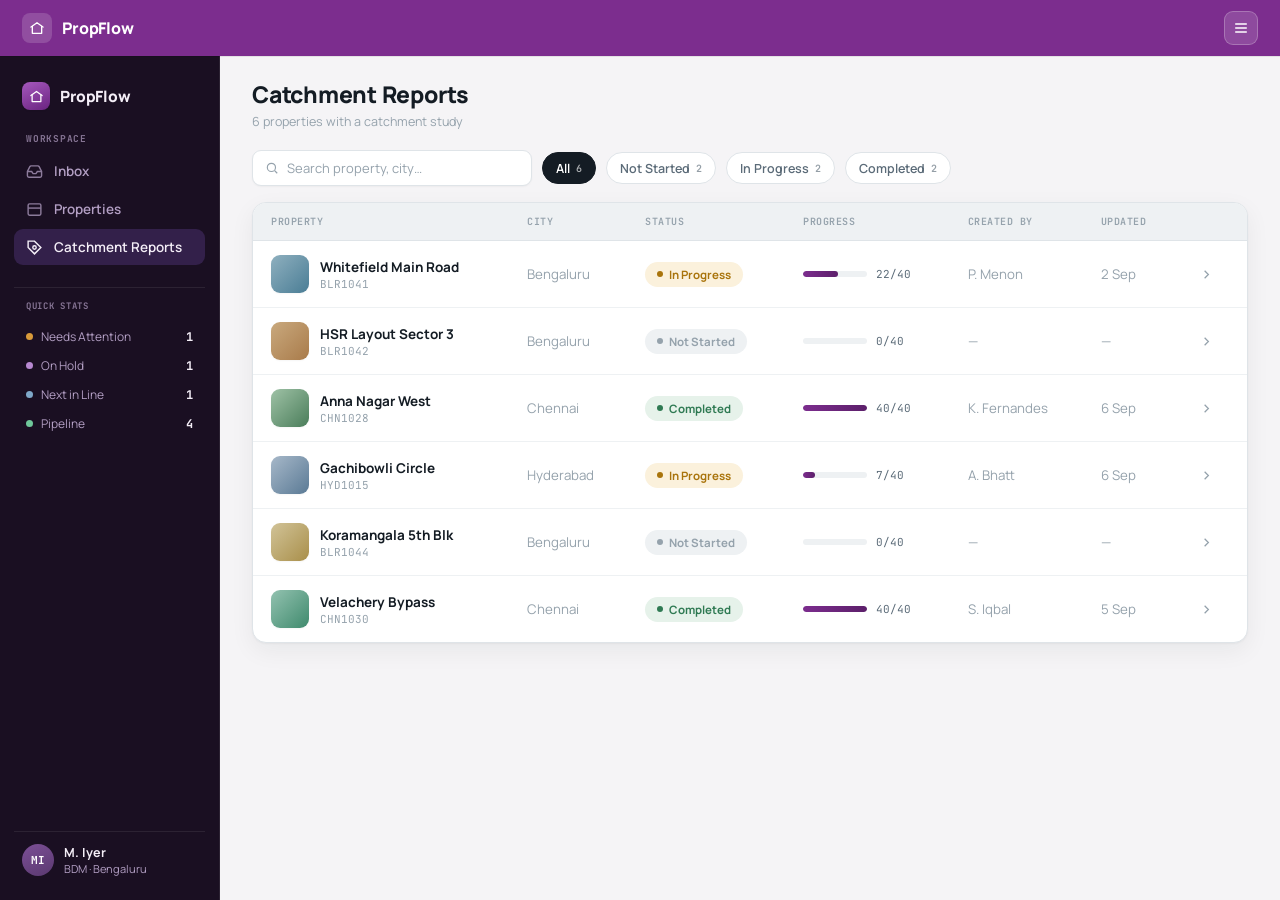
==== catchment-reports.html @ 517efff6 "Initial commit: PropFlow UI prototype Static clickable prototype for the PropFlow Django-admin repla" ====
<!doctype html>
<html lang="en">
<head>
<meta charset="utf-8">
<meta name="viewport" content="width=device-width, initial-scale=1">
<title>Catchment Reports — PropFlow</title>
<link rel="stylesheet" href="https://fonts.googleapis.com/css2?family=Manrope:wght@400;500;600;700;800&family=JetBrains+Mono:wght@400;500;600&display=swap">
<link rel="stylesheet" href="common.css">
<style>
  .app{width:100%;}
  .header{display:flex; align-items:center; justify-content:space-between; padding:22px 32px 0;}
  h1{font-size:23px; font-weight:800; margin:0; letter-spacing:-.01em;}
  .headsub{font-size:12.5px; color:var(--faint); margin-top:3px;}
  .toolbar{display:flex; align-items:center; gap:10px; margin:20px 32px 16px; flex-wrap:wrap;}
  .search{height:36px; width:280px; border:1px solid var(--line); border-radius:9px; background:var(--panel); display:flex; align-items:center; padding:0 12px; gap:8px; color:var(--faint); font-size:13px; box-shadow:var(--shadow-sm);}
  .search svg{width:14px;height:14px; flex:none;}
  #chips{display:flex; align-items:center; gap:10px; flex-wrap:wrap;}
  .fchip{height:32px; padding:0 13px; border:1px solid var(--line); border-radius:100px; font-size:12.5px; font-weight:600; color:var(--muted); background:var(--panel); display:flex; align-items:center; gap:6px; cursor:pointer;}
  .fchip:hover{border-color:var(--accent);}
  .fchip.on{background:var(--ink); color:#fff; border-color:var(--ink);}
  .fchip .n{font-family:'JetBrains Mono',monospace; font-size:10px; opacity:.65;}
  .tablewrap{margin:0 32px 32px; border:1px solid var(--line); border-radius:14px; overflow:hidden; background:var(--panel); box-shadow:var(--shadow-md);}
  table{width:100%; border-collapse:collapse; font-size:13.3px;}
  th{text-align:left; font-family:'JetBrains Mono',monospace; font-size:10px; font-weight:600; letter-spacing:.05em; text-transform:uppercase; color:var(--faint); padding:12px 18px; border-bottom:1px solid var(--line); background:var(--line-soft);}
  td{padding:14px 18px; border-bottom:1px solid var(--line-soft); vertical-align:middle;}
  tbody tr{transition:background .15s; animation:riseIn .3s ease-out both; cursor:pointer;}
  tbody tr:hover{background:var(--paper);}
  tr:last-child td{border-bottom:none;}
  .propcell{display:flex; align-items:center; gap:11px;}
  .thumb{width:38px;height:38px;border-radius:9px; flex:none; box-shadow:var(--shadow-sm);}
  .propname{font-weight:700; font-size:13.5px;}
  .propcode{font-family:'JetBrains Mono',monospace; font-size:11px; color:var(--faint); margin-top:1px;}
  .muted{color:var(--faint);}
  .progcell{display:flex; align-items:center; gap:9px;}
  .progtrack{width:64px; height:6px; border-radius:4px; background:var(--line-soft); overflow:hidden; flex:none;}
  .progfill{height:100%; background:linear-gradient(90deg,var(--accent),var(--accent-deep)); border-radius:4px;}
  .prognum{font-family:'JetBrains Mono',monospace; font-size:11px; color:var(--muted); white-space:nowrap;}
  .chevbtn{width:26px;height:26px;border-radius:7px; display:flex; align-items:center; justify-content:center; color:var(--faint);}
  .chevbtn svg{width:15px;height:15px;}
  .empty{padding:60px 20px; text-align:center; color:var(--faint); font-size:13px;}
</style>
</head>
<body>
<div class="gtopbar">
  <div class="brand">
    <div class="box"><svg viewBox="0 0 24 24" fill="none" stroke="#fff" stroke-width="2" stroke-linecap="round" stroke-linejoin="round"><path d="M3 10.5 12 4l9 6.5"/><path d="M5 9.5V20h14V9.5"/></svg></div>
    <div class="name">PropFlow</div>
  </div>
  <div class="usermenu">
    <div class="usermenu-btn" id="userMenuBtn"><svg viewBox="0 0 24 24" fill="none" stroke="currentColor" stroke-width="2" stroke-linecap="round"><path d="M4 6h16M4 12h16M4 18h16"/></svg></div>
    <div class="usermenu-dd" id="userMenuDd">
      <div class="usermenu-head">
        <div class="av" style="background:linear-gradient(155deg,#3f6e85,#2c4e60);">PM</div>
        <div><div class="n">P. Menon</div><div class="r">MXM &middot; Bengaluru</div></div>
      </div>
      <div class="usermenu-rows">
        <div class="usermenu-row"><span class="k">Email</span><span class="v">p.menon@savomart.com</span></div>
        <div class="usermenu-row"><span class="k">Role</span><span class="v">MXM</span></div>
        <div class="usermenu-row"><span class="k">City access</span><span class="v">Bengaluru</span></div>
      </div>
      <button class="usermenu-out" id="userMenuSignOut">Sign out</button>
    </div>
  </div>
</div>
<div class="app">
  <div class="side">
    <div class="mark">
      <div class="box"><svg viewBox="0 0 24 24" fill="none" stroke="#fff" stroke-width="2" stroke-linecap="round" stroke-linejoin="round"><path d="M3 10.5 12 4l9 6.5"/><path d="M5 9.5V20h14V9.5"/></svg></div>
      <div class="name">PropFlow</div>
    </div>
    <div class="nav">
      <div class="navlabel">Workspace</div>
      <a class="nitem" href="inbox.html"><svg viewBox="0 0 24 24" fill="none" stroke="currentColor" stroke-width="2"><path d="M22 12h-6l-2 3h-4l-2-3H2"/><path d="M5.45 5.11 2 12v6a2 2 0 0 0 2 2h16a2 2 0 0 0 2-2v-6l-3.45-6.89A2 2 0 0 0 16.76 4H7.24a2 2 0 0 0-1.79 1.11Z"/></svg>Inbox</a>
      <a class="nitem" href="dashboard.html"><svg viewBox="0 0 24 24" fill="none" stroke="currentColor" stroke-width="2"><rect x="3" y="4" width="18" height="16" rx="2"/><path d="M3 10h18"/></svg>Properties</a>
      <a class="nitem on" href="catchment-reports.html"><svg viewBox="0 0 24 24" fill="none" stroke="currentColor" stroke-width="2"><path d="M3 3v9l9 9 9-9-9-9z"/><circle cx="12" cy="12" r="2.4"/></svg>Catchment Reports</a>
    </div>
    <div class="sidestats" id="sideStats"></div>
    <div class="sidebottom">
      <div class="av" style="width:32px;height:32px;font-size:11px;background:linear-gradient(155deg,#3f6e85,#2c4e60);">PM</div>
      <div><div class="who-name">P. Menon</div><div class="who-role">MXM &middot; Bengaluru</div></div>
    </div>
  </div>

  <div class="main">
    <div class="header">
      <div>
        <h1>Catchment Reports</h1>
        <div class="headsub" id="headsub"></div>
      </div>
    </div>

    <div class="toolbar">
      <div class="search"><svg viewBox="0 0 24 24" fill="none" stroke="currentColor" stroke-width="2"><circle cx="11" cy="11" r="7"/><path d="m21 21-4.3-4.3"/></svg>Search property, city&hellip;</div>
      <div id="chips"></div>
    </div>

    <div class="tablewrap">
      <table>
        <thead><tr><th>Property</th><th>City</th><th>Status</th><th>Progress</th><th>Created By</th><th>Updated</th><th></th></tr></thead>
        <tbody id="rows"></tbody>
      </table>
      <div class="empty" id="emptyState" style="display:none;">No catchment reports match this filter.</div>
    </div>
  </div>
</div>

<script src="common.js"></script>
<script>
var ALL_ROWS = [
  { code:'BLR1041', name:'Whitefield Main Road', city:'Bengaluru', status:'progress', pct:55, done:22, total:40, createdBy:'P. Menon', updated:'2 Sep', thumb:'linear-gradient(135deg,#8fb0bf,#4a7d95)',
    href:'catchment.html?code=BLR1041&name=' + encodeURIComponent('Whitefield Main Road') + '&city=Bengaluru' },
  { code:'BLR1042', name:'HSR Layout Sector 3', city:'Bengaluru', status:'notstarted', pct:0, done:0, total:40, createdBy:'—', updated:'—', thumb:'linear-gradient(135deg,#c9a97e,#a97b4a)',
    href:'catchment.html?code=BLR1042&name=' + encodeURIComponent('HSR Layout Sector 3') + '&city=Bengaluru&fresh=1' },
  { code:'CHN1028', name:'Anna Nagar West', city:'Chennai', status:'completed', pct:100, done:40, total:40, createdBy:'K. Fernandes', updated:'6 Sep', thumb:'linear-gradient(135deg,#9fc2a6,#4a7d5a)',
    href:'catchment.html?code=CHN1028&name=' + encodeURIComponent('Anna Nagar West') + '&city=Chennai&full=1' },
  { code:'HYD1015', name:'Gachibowli Circle', city:'Hyderabad', status:'progress', pct:18, done:7, total:40, createdBy:'A. Bhatt', updated:'6 Sep', thumb:'linear-gradient(135deg,#a7b8c9,#5a7a95)',
    href:'catchment.html?code=HYD1015&name=' + encodeURIComponent('Gachibowli Circle') + '&city=Hyderabad' },
  { code:'BLR1044', name:'Koramangala 5th Blk', city:'Bengaluru', status:'notstarted', pct:0, done:0, total:40, createdBy:'—', updated:'—', thumb:'linear-gradient(135deg,#d1c398,#a98f4a)',
    href:'catchment.html?code=BLR1044&name=' + encodeURIComponent('Koramangala 5th Blk') + '&city=Bengaluru&fresh=1' },
  { code:'CHN1030', name:'Velachery Bypass', city:'Chennai', status:'completed', pct:100, done:40, total:40, createdBy:'S. Iqbal', updated:'5 Sep', thumb:'linear-gradient(135deg,#93c2b0,#3f8a6d)',
    href:'catchment.html?code=CHN1030&name=' + encodeURIComponent('Velachery Bypass') + '&city=Chennai&full=1' },
];
var STATUS_MAP = {
  notstarted: { label:'Not Started', bg:'#eef1f3', color:'#95a2ac' },
  progress:   { label:'In Progress', bg:'#fbf1dc', color:'#a9740c' },
  completed:  { label:'Completed',   bg:'#e6f2ea', color:'#2f7a53' },
};
var CHIP_DEFS = [
  { key:'all', label:'All' }, { key:'notstarted', label:'Not Started' }, { key:'progress', label:'In Progress' }, { key:'completed', label:'Completed' },
];
var currentFilter = 'all';

document.getElementById('headsub').textContent = ALL_ROWS.length + ' properties with a catchment study';

function renderChips() {
  document.getElementById('chips').innerHTML = CHIP_DEFS.map(function (c) {
    var count = c.key === 'all' ? ALL_ROWS.length : ALL_ROWS.filter(function (r) { return r.status === c.key; }).length;
    return '<div class="fchip' + (currentFilter === c.key ? ' on' : '') + '" data-key="' + c.key + '">' + c.label + '<span class="n">' + count + '</span></div>';
  }).join('');
  Array.prototype.forEach.call(document.querySelectorAll('.fchip'), function (el) {
    el.addEventListener('click', function () { currentFilter = el.getAttribute('data-key'); renderAll(); });
  });
}

function renderRows() {
  var filtered = currentFilter === 'all' ? ALL_ROWS : ALL_ROWS.filter(function (r) { return r.status === currentFilter; });
  document.getElementById('emptyState').style.display = filtered.length === 0 ? 'block' : 'none';
  document.getElementById('rows').innerHTML = filtered.map(function (r) {
    var s = STATUS_MAP[r.status];
    return '<tr onclick="window.location.href=\'' + r.href + '\'">' +
      '<td><div class="propcell"><div class="thumb" style="background:' + r.thumb + ';"></div><div><div class="propname">' + r.name + '</div><div class="propcode mono">' + r.code + '</div></div></div></td>' +
      '<td class="muted">' + r.city + '</td>' +
      '<td><span class="status" style="background:' + s.bg + '; color:' + s.color + ';"><span class="dot"></span>' + s.label + '</span></td>' +
      '<td><div class="progcell"><div class="progtrack"><div class="progfill" style="width:' + r.pct + '%;"></div></div><span class="prognum">' + r.done + '/' + r.total + '</span></div></td>' +
      '<td class="muted">' + r.createdBy + '</td>' +
      '<td class="muted">' + r.updated + '</td>' +
      '<td><div class="chevbtn"><svg viewBox="0 0 24 24" fill="none" stroke="currentColor" stroke-width="2"><path d="m9 6 6 6-6 6"/></svg></div></td>' +
      '</tr>';
  }).join('');
}

function renderAll() { renderChips(); renderRows(); }
renderAll();
initUserMenu();
</script>
</body>
</html>
---- common.css ----
:root{
  --ink:#141c24; --muted:#5b6b78; --faint:#95a2ac;
  --line:#dfe4e8; --line-soft:#eef1f3; --paper:#f5f4f6; --panel:#ffffff;
  --accent:#7c2d8e; --accent-deep:#5c1f6a; --accent-soft:#f2e3f7; --accent-ink:#5a1a68;
  --good:#2f7a53; --good-bg:#e6f2ea;
  --pend:#a9740c; --pend-bg:#fbf1dc;
  --hold:#7c4f96; --hold-bg:#efe6f4;
  --bad:#ad3d3d; --bad-bg:#f8e8e8;
  --neut:#5b6b78; --neut-bg:#eef1f3;
  --shadow-sm:0 1px 2px rgba(20,28,36,.04);
  --shadow-md:0 1px 2px rgba(20,28,36,.04), 0 8px 24px rgba(20,28,36,.06);
  --shadow-lg:0 4px 10px rgba(20,28,36,.08), 0 20px 48px rgba(20,28,36,.14);

  --gtop-h:56px;
  --gtop-bg:#7c2d8e;
  --side-bg:#1a0f22; --side-bg-active:#33204a;
  --side-text:#f4eef7; --side-text-dim:#b39fc4; --side-border:rgba(255,255,255,.08);
}
*{box-sizing:border-box;}
html,body{margin:0; min-height:100%;}
body{font-family:'Manrope',-apple-system,BlinkMacSystemFont,'Segoe UI',sans-serif; background:var(--paper); color:var(--ink); -webkit-font-smoothing:antialiased;}
a{text-decoration:none; color:inherit;}
.mono{font-family:'JetBrains Mono',ui-monospace,monospace;}
button{font-family:inherit;}

@keyframes riseIn{from{opacity:0; transform:translateY(8px);} to{opacity:1; transform:translateY(0);}}
@keyframes fadeUp{from{opacity:0; transform:translateY(6px);} to{opacity:1; transform:translateY(0);}}
@keyframes slideIn{from{opacity:0; transform:translateY(14px) scale(.98);} to{opacity:1; transform:translateY(0) scale(1);}}
@keyframes pulse{0%,100%{box-shadow:0 0 0 0 rgba(63,110,133,.35);} 50%{box-shadow:0 0 0 5px rgba(63,110,133,0);}}
@keyframes pulseDot{0%,100%{transform:scale(1); opacity:1;} 50%{transform:scale(1.4); opacity:.5;}}
@keyframes pop{0%{transform:scale(.6); opacity:0;} 70%{transform:scale(1.08);} 100%{transform:scale(1); opacity:1;}}
@media (prefers-reduced-motion: reduce){ *{animation:none !important; transition:none !important;} }

/* ---------- Global top bar (brand + avatar, spans full width) ---------- */
.gtopbar{position:sticky; top:0; z-index:100; height:var(--gtop-h); background:var(--gtop-bg); display:flex; align-items:center; justify-content:space-between; padding:0 22px; box-shadow:0 1px 0 rgba(0,0,0,.08);}
.gtopbar .brand{display:flex; align-items:center; gap:10px;}
.gtopbar .brand .box{width:30px; height:30px; border-radius:8px; background:rgba(255,255,255,.16); display:flex; align-items:center; justify-content:center; flex:none;}
.gtopbar .brand .box svg{width:16px;height:16px;}
.gtopbar .brand .name{font-size:16px; font-weight:800; color:#fff; letter-spacing:-.01em;}
.gtopbar .usermenu-btn{background:rgba(255,255,255,.14); border-color:rgba(255,255,255,.24); color:#fff;}
.gtopbar .usermenu-btn:hover{background:rgba(255,255,255,.22); border-color:rgba(255,255,255,.4); color:#fff;}

/* ---------- App shell: sidebar ---------- */
.app{display:flex; align-items:flex-start; min-height:calc(100vh - var(--gtop-h));}
.side{width:220px; flex:none; background:var(--side-bg); border-right:1px solid var(--side-border); display:flex; flex-direction:column; padding:20px 14px; position:sticky; top:var(--gtop-h); height:calc(100vh - var(--gtop-h));}
.mark{display:flex; align-items:center; gap:10px; padding:6px 8px 22px;}
.mark .box{width:28px; height:28px; border-radius:8px; background:linear-gradient(155deg,#a558bd,#6a2380); display:flex; align-items:center; justify-content:center; box-shadow:var(--shadow-sm); flex:none;}
.mark svg{width:15px;height:15px;}
.mark .name{font-size:15.5px; font-weight:800; letter-spacing:-.01em; color:var(--side-text);}
.nav{display:flex; flex-direction:column; gap:2px;}
.nitem{display:flex; align-items:center; gap:11px; padding:9px 12px; border-radius:9px; font-size:13.5px; font-weight:600; color:var(--side-text-dim); cursor:pointer; transition:background .15s;}
.nitem:hover{background:rgba(255,255,255,.06);}
.nitem svg{width:17px;height:17px; flex:none; opacity:.75;}
.nitem.on{background:var(--side-bg-active); color:var(--side-text);}
.nitem.on svg{opacity:1;}
.navlabel{font-family:'JetBrains Mono',monospace; font-size:9.5px; font-weight:700; letter-spacing:.08em; text-transform:uppercase; color:var(--side-text-dim); opacity:.7; padding:0 12px; margin-bottom:6px;}

.sidestats{margin-top:22px; padding:12px 12px 4px; border-top:1px solid var(--side-border);}
.sidestats-label{font-family:'JetBrains Mono',monospace; font-size:9px; font-weight:700; letter-spacing:.08em; text-transform:uppercase; color:var(--side-text-dim); opacity:.7; margin-bottom:10px;}
.sidestats-row{display:flex; align-items:center; gap:8px; padding:6px 0; font-size:12px;}
.sidestats-dot{width:7px;height:7px;border-radius:50%; flex:none;}
.sidestats-k{color:var(--side-text-dim); flex:1; min-width:0;}
.sidestats-v{color:var(--side-text); font-weight:700; font-family:'JetBrains Mono',monospace;}

.sidebottom{margin-top:auto; padding:12px 8px 4px; border-top:1px solid var(--side-border); display:flex; align-items:center; gap:10px;}
.av{border-radius:50%; display:flex; align-items:center; justify-content:center; font-family:'JetBrains Mono',monospace; font-weight:700; color:#fff; flex:none;}
.who-name{font-size:12.5px; font-weight:700; color:var(--side-text);}
.who-role{font-size:11px; color:var(--side-text-dim);}

.main{flex:1; min-width:0;}

/* ---------- Responsive: sidebar becomes a fixed bottom tab bar on phone widths ---------- */
@media (max-width: 720px){
  .gtopbar{padding:0 14px;}
  .gtopbar .brand .name{font-size:14.5px;}
  .app{flex-direction:column;}
  .side{
    position:fixed; left:0; right:0; bottom:0; top:auto; z-index:90;
    width:100%; height:auto; flex-direction:row; align-items:stretch;
    padding:6px 4px calc(6px + env(safe-area-inset-bottom));
    border-right:none; border-top:1px solid var(--side-border);
    box-shadow:0 -4px 16px rgba(0,0,0,.18);
  }
  .side .mark, .side .navlabel, .side .sidebottom{display:none;}
  .side .nav{flex-direction:row; flex:1; gap:0; justify-content:space-around;}
  .side .nitem{flex-direction:column; gap:3px; padding:6px 4px; font-size:9.5px; text-align:center; border-radius:9px; flex:1;}
  .side .nitem svg{width:19px;height:19px;}
  .main{flex:none; width:100%; max-width:100%; padding-bottom:64px;}
}
.crumbbar{height:52px; border-bottom:1px solid var(--line); background:var(--panel); display:flex; align-items:center; justify-content:space-between; padding:0 32px; gap:8px;}
.crumb{font-size:12.5px; color:var(--faint); display:flex; align-items:center; gap:6px;}
.crumb b{color:var(--muted); font-weight:600;}
.crumb a.back{display:inline-flex; align-items:center; gap:5px; color:var(--accent); font-weight:600;}
.crumb a.back svg{width:13px;height:13px;}
.crumb a.back:hover{color:var(--accent-deep, var(--accent-ink));}
.crumb a:not(.back){color:var(--muted);}
.crumb a:not(.back):hover{color:var(--accent); text-decoration:underline;}
.presence{display:flex; align-items:center; gap:10px;}
.pavs{display:flex;}
.pavs .av{width:24px;height:24px;font-size:9px; border:2px solid var(--panel); margin-left:-8px;}
.pavs .av:first-child{margin-left:0;}
.livewrap{display:flex; align-items:center; gap:6px; font-size:11.5px; color:var(--muted); font-weight:600;}
.livedot{width:7px;height:7px;border-radius:50%; background:var(--good); position:relative;}
.livedot::after{content:""; position:absolute; inset:0; border-radius:50%; background:var(--good); animation:pulseDot 1.8s ease-in-out infinite;}

.wrap{max-width:1180px; margin:0 auto; padding:26px 32px 60px; display:flex; flex-direction:column; gap:18px;}

/* ---------- shared status / pill / badge ---------- */
.status{display:inline-flex; align-items:center; gap:6px; font-size:11.5px; font-weight:700; padding:5px 12px; border-radius:100px; transition:all .25s;}
.dot{width:6px;height:6px;border-radius:50%;background:currentColor;}
.reset{font-size:11.5px; font-weight:600; color:var(--faint); cursor:pointer; display:flex; align-items:center; gap:5px; background:none; border:none; padding:0;}
.reset:hover{color:var(--accent);}
.reset svg{width:12px;height:12px;}

/* ---------- toast ---------- */
.toast{position:fixed; right:32px; bottom:28px; background:var(--ink); color:#fff; padding:14px 18px; border-radius:12px; display:flex; align-items:center; gap:12px; box-shadow:var(--shadow-lg); z-index:200; opacity:0; pointer-events:none; transform:translateY(10px); transition:opacity .25s, transform .25s;}
.toast.show{opacity:1; transform:translateY(0); animation:slideIn .3s cubic-bezier(.2,.9,.3,1.3) both;}
.toast-ic{width:28px;height:28px;border-radius:8px; background:rgba(255,255,255,.14); display:flex; align-items:center; justify-content:center; flex:none;}
.toast-ic svg{width:15px;height:15px;}
.toast-t{font-size:13px; font-weight:600; max-width:300px; line-height:1.4;}

/* ---------- generic buttons ---------- */
.hbtn{height:38px; padding:0 16px; border-radius:9px; font-size:12.5px; font-weight:700; display:inline-flex; align-items:center; gap:7px; border:1px solid var(--line); background:var(--panel); cursor:pointer; transition:transform .1s, filter .1s;}
.hbtn:hover{filter:brightness(.97); transform:translateY(-1px);}
.hbtn.primary{background:var(--accent); color:#fff; border-color:var(--accent); box-shadow:var(--shadow-sm);}
.hbtn svg{width:14px;height:14px;}

/* ---------- top-right user menu ---------- */
.usermenu{position:relative;}
.usermenu-btn{width:34px; height:34px; border-radius:9px; border:1px solid var(--line); background:var(--panel); display:flex; align-items:center; justify-content:center; cursor:pointer; color:var(--muted); transition:border-color .15s, background .15s;}
.usermenu-btn:hover{border-color:var(--accent); color:var(--accent);}
.usermenu-btn svg{width:16px;height:16px;}
.usermenu-dd{position:absolute; top:calc(100% + 8px); right:0; width:260px; background:var(--panel); border:1px solid var(--line); border-radius:14px; box-shadow:var(--shadow-lg); padding:16px; z-index:150; opacity:0; pointer-events:none; transform:translateY(-6px); transition:opacity .15s, transform .15s;}
.usermenu-dd.open{opacity:1; pointer-events:auto; transform:translateY(0);}
.usermenu-head{display:flex; align-items:center; gap:11px; padding-bottom:14px; border-bottom:1px solid var(--line-soft); margin-bottom:12px;}
.usermenu-head .av{width:38px;height:38px;font-size:13px;}
.usermenu-head .n{font-size:13.5px; font-weight:700;}
.usermenu-head .r{font-size:11px; color:var(--faint); margin-top:1px;}
.usermenu-rows{display:flex; flex-direction:column; gap:9px; margin-bottom:12px;}
.usermenu-row{display:flex; justify-content:space-between; font-size:12px;}
.usermenu-row .k{color:var(--faint);}
.usermenu-row .v{color:var(--muted); font-weight:600;}
.usermenu-out{width:100%; height:36px; border-radius:8px; border:1px solid var(--line); background:var(--paper); color:var(--muted); font-size:12.5px; font-weight:600; cursor:pointer; font-family:inherit;}
.usermenu-out:hover{border-color:var(--bad); color:var(--bad);}

.usermenu-switch{margin-bottom:12px; padding-bottom:12px; border-bottom:1px solid var(--line-soft);}
.usermenu-switch-label{font-family:'JetBrains Mono',monospace; font-size:9px; font-weight:700; letter-spacing:.06em; text-transform:uppercase; color:var(--faint); margin-bottom:8px;}
.usermenu-switch-list{display:flex; flex-direction:column; gap:2px; max-height:220px; overflow-y:auto;}
.usermenu-switch-btn{display:flex; align-items:center; gap:9px; padding:6px 7px; border-radius:8px; cursor:pointer; transition:background .12s;}
.usermenu-switch-btn:hover{background:var(--paper);}
.usermenu-switch-btn.on{background:var(--accent-soft);}
.usermenu-switch-btn .av{width:26px;height:26px;font-size:9.5px; flex:none;}
.usermenu-switch-btn .swn{display:block; font-size:12px; font-weight:700; color:var(--ink);}
.usermenu-switch-btn .swr{display:block; font-size:10.5px; color:var(--faint);}

/* ---------- sticky section sub-nav ---------- */
.subnav{position:sticky; top:52px; z-index:40; background:var(--panel); border-bottom:1px solid var(--line); display:flex; gap:4px; padding:0 32px;}
.subnav a{padding:14px 4px; margin-right:22px; font-size:13px; font-weight:600; color:var(--faint); border-bottom:2px solid transparent; cursor:pointer; transition:color .15s, border-color .15s;}
.subnav a:hover{color:var(--muted);}
.subnav a.on{color:var(--accent-ink); border-color:var(--accent);}

/* ---------- horizontal flow stepper ---------- */
.flow{display:flex; align-items:center; margin-top:16px;}
.flowstep{display:flex; flex-direction:column; align-items:center; flex:1; position:relative;}
.flowstep .fdot{width:24px; height:24px; border-radius:50%; display:flex; align-items:center; justify-content:center; border:2px solid var(--line); background:var(--panel); color:var(--faint); z-index:1;}
.flowstep .fdot svg{width:12px;height:12px;}
.flowstep.done .fdot{background:var(--good); border-color:var(--good); color:#fff;}
.flowstep.current .fdot{background:var(--accent); border-color:var(--accent); color:#fff; animation:pulse 2.2s ease-in-out infinite;}
.flowstep.rejected .fdot{background:var(--bad); border-color:var(--bad); color:#fff;}
.flowstep.hold .fdot{background:var(--hold); border-color:var(--hold); color:#fff;}
.flowstep .flbl{font-size:10.5px; font-weight:700; color:var(--muted); margin-top:7px; text-align:center;}
.flowstep.done .flbl, .flowstep.current .flbl{color:var(--ink);}
.flowstep .fline{position:absolute; top:11px; left:calc(50% + 16px); right:calc(-50% + 16px); height:2px; background:var(--line);}
.flowstep.done .fline{background:var(--good);}
.flowstep:last-child .fline{display:none;}
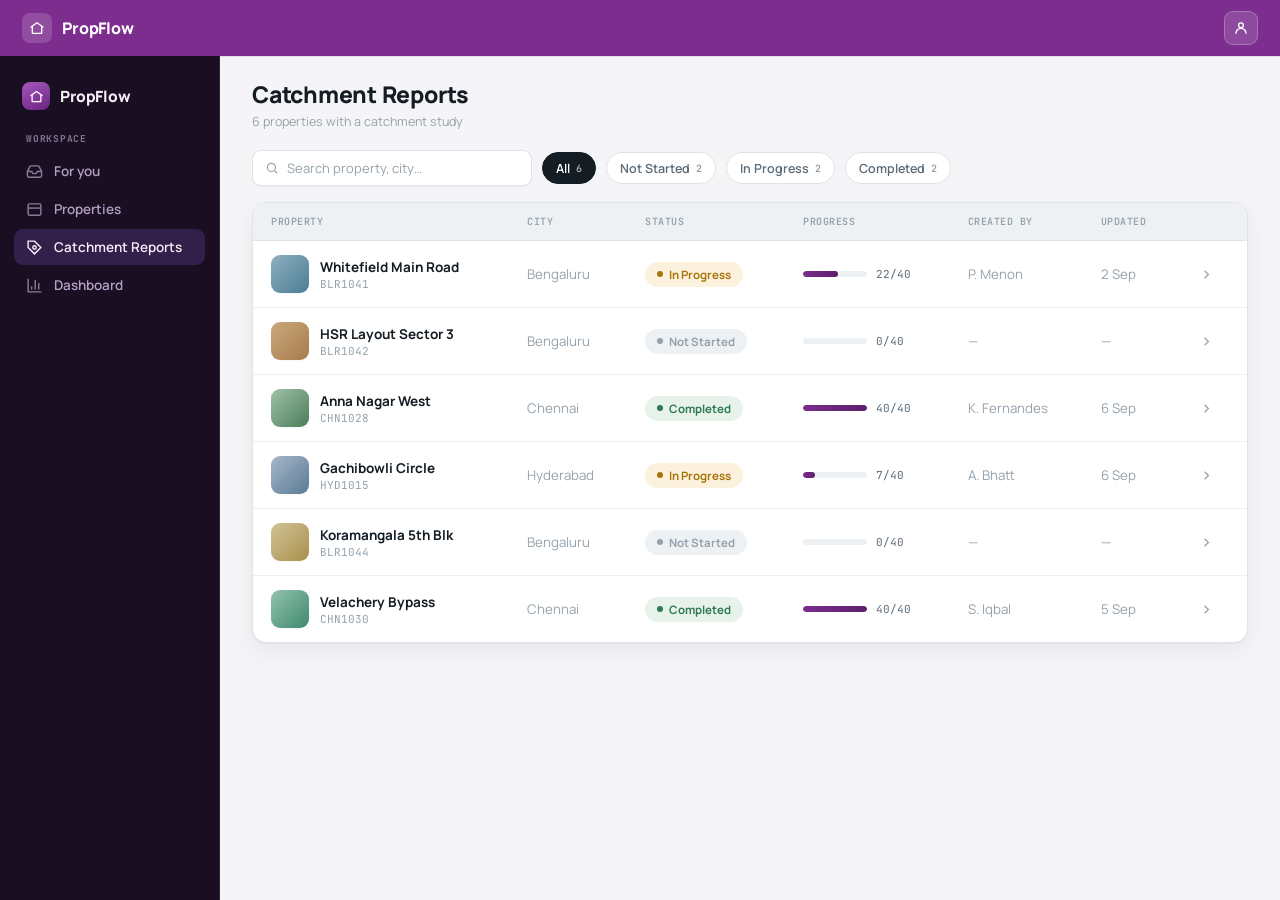
==== commit aa22bc1b: "Rework Inbox/Properties nav, add BDE Stats dashboard, restructure Property Detail - Rename Inbox to " ====
--- a/catchment-reports.html
+++ b/catchment-reports.html
@@ -47,7 +47,7 @@
     <div class="name">PropFlow</div>
   </div>
   <div class="usermenu">
-    <div class="usermenu-btn" id="userMenuBtn"><svg viewBox="0 0 24 24" fill="none" stroke="currentColor" stroke-width="2" stroke-linecap="round"><path d="M4 6h16M4 12h16M4 18h16"/></svg></div>
+    <div class="usermenu-btn" id="userMenuBtn"><svg viewBox="0 0 24 24" fill="none" stroke="currentColor" stroke-width="2" stroke-linecap="round" stroke-linejoin="round"><circle cx="12" cy="8" r="3.6"/><path d="M4.5 20c0-4.1 3.4-7.5 7.5-7.5s7.5 3.4 7.5 7.5"/></svg></div>
     <div class="usermenu-dd" id="userMenuDd">
       <div class="usermenu-head">
         <div class="av" style="background:linear-gradient(155deg,#3f6e85,#2c4e60);">PM</div>
@@ -70,14 +70,10 @@
     </div>
     <div class="nav">
       <div class="navlabel">Workspace</div>
-      <a class="nitem" href="inbox.html"><svg viewBox="0 0 24 24" fill="none" stroke="currentColor" stroke-width="2"><path d="M22 12h-6l-2 3h-4l-2-3H2"/><path d="M5.45 5.11 2 12v6a2 2 0 0 0 2 2h16a2 2 0 0 0 2-2v-6l-3.45-6.89A2 2 0 0 0 16.76 4H7.24a2 2 0 0 0-1.79 1.11Z"/></svg>Inbox</a>
+      <a class="nitem" href="inbox.html"><svg viewBox="0 0 24 24" fill="none" stroke="currentColor" stroke-width="2"><path d="M22 12h-6l-2 3h-4l-2-3H2"/><path d="M5.45 5.11 2 12v6a2 2 0 0 0 2 2h16a2 2 0 0 0 2-2v-6l-3.45-6.89A2 2 0 0 0 16.76 4H7.24a2 2 0 0 0-1.79 1.11Z"/></svg>For you</a>
       <a class="nitem" href="dashboard.html"><svg viewBox="0 0 24 24" fill="none" stroke="currentColor" stroke-width="2"><rect x="3" y="4" width="18" height="16" rx="2"/><path d="M3 10h18"/></svg>Properties</a>
       <a class="nitem on" href="catchment-reports.html"><svg viewBox="0 0 24 24" fill="none" stroke="currentColor" stroke-width="2"><path d="M3 3v9l9 9 9-9-9-9z"/><circle cx="12" cy="12" r="2.4"/></svg>Catchment Reports</a>
-    </div>
-    <div class="sidestats" id="sideStats"></div>
-    <div class="sidebottom">
-      <div class="av" style="width:32px;height:32px;font-size:11px;background:linear-gradient(155deg,#3f6e85,#2c4e60);">PM</div>
-      <div><div class="who-name">P. Menon</div><div class="who-role">MXM &middot; Bengaluru</div></div>
+      <a class="nitem" href="bde-stats.html"><svg viewBox="0 0 24 24" fill="none" stroke="currentColor" stroke-width="2" stroke-linecap="round" stroke-linejoin="round"><path d="M3 3v18h18"/><path d="M18 17V9M13 17V5M8 17v-3"/></svg>Dashboard</a>
     </div>
   </div>
 
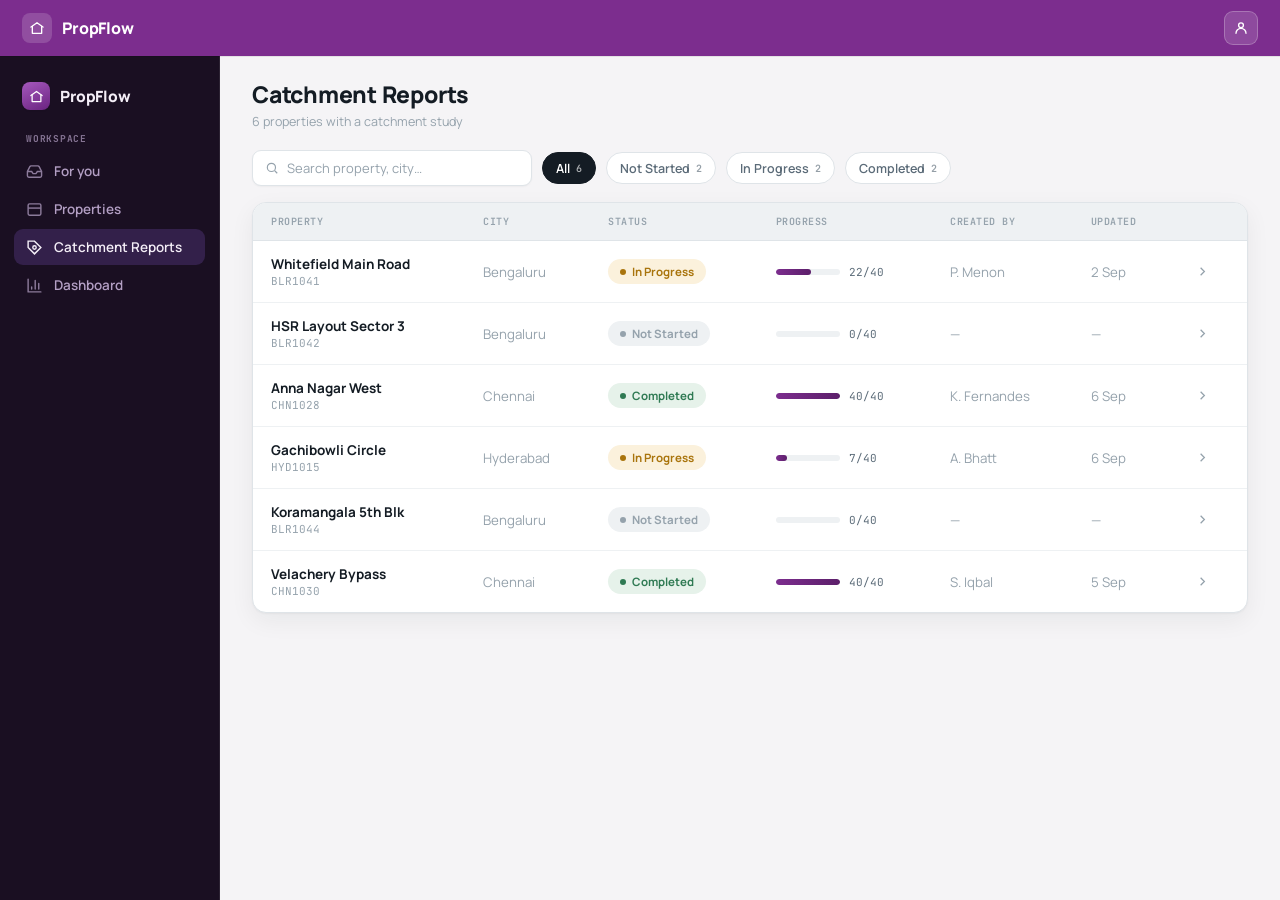
==== commit 196a7240: "Fix property.html routing bug and expand Overview summary sections Property rows previously all link" ====
--- a/catchment-reports.html
+++ b/catchment-reports.html
@@ -144,7 +144,7 @@
   document.getElementById('rows').innerHTML = filtered.map(function (r) {
     var s = STATUS_MAP[r.status];
     return '<tr onclick="window.location.href=\'' + r.href + '\'">' +
-      '<td><div class="propcell"><div class="thumb" style="background:' + r.thumb + ';"></div><div><div class="propname">' + r.name + '</div><div class="propcode mono">' + r.code + '</div></div></div></td>' +
+      '<td><div class="propcell"><div><div class="propname">' + r.name + '</div><div class="propcode mono">' + r.code + '</div></div></div></td>' +
       '<td class="muted">' + r.city + '</td>' +
       '<td><span class="status" style="background:' + s.bg + '; color:' + s.color + ';"><span class="dot"></span>' + s.label + '</span></td>' +
       '<td><div class="progcell"><div class="progtrack"><div class="progfill" style="width:' + r.pct + '%;"></div></div><span class="prognum">' + r.done + '/' + r.total + '</span></div></td>' +
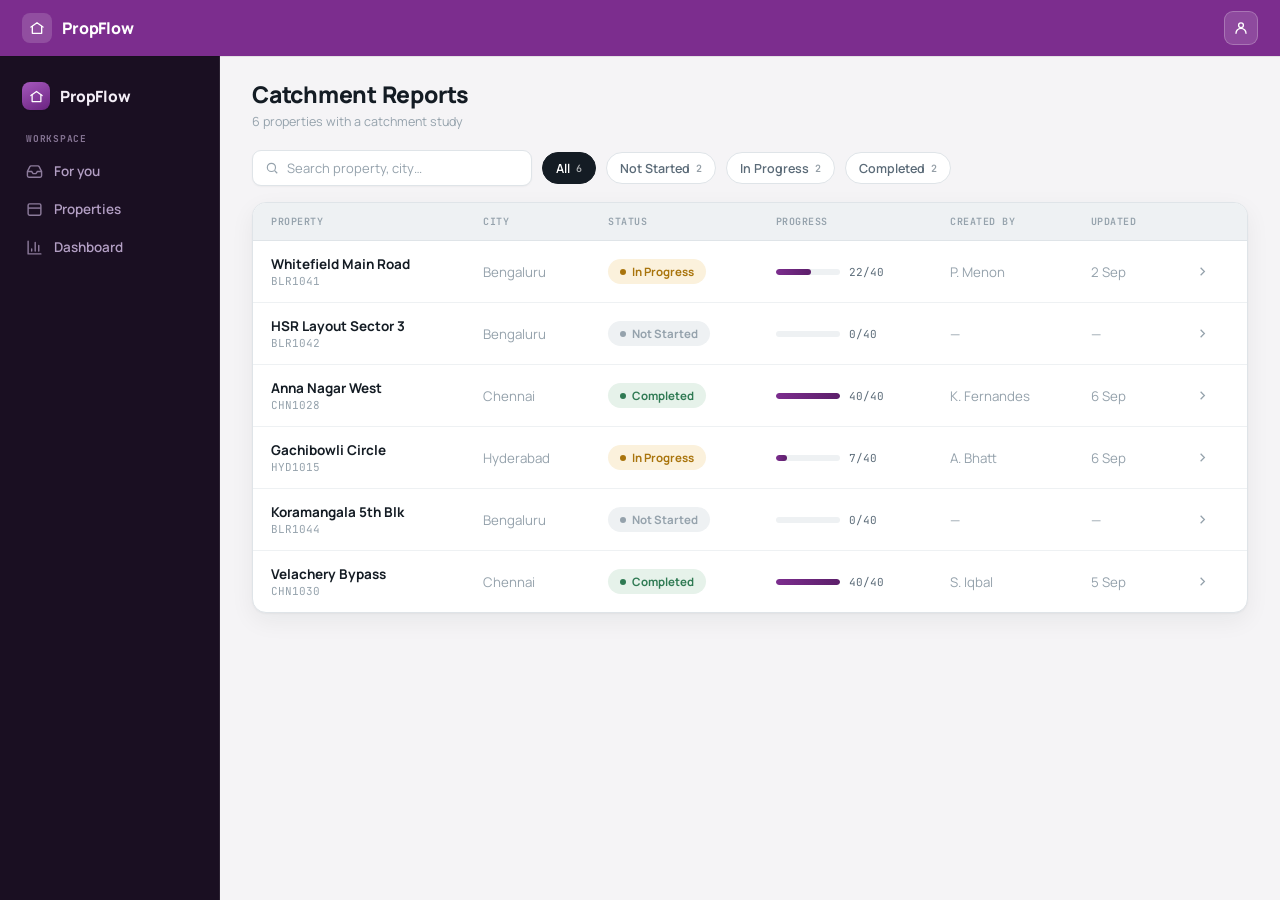
==== commit 8e5a8961: "Launch Flow / Market Ops -> Coming Soon with link to current PropFlow Both tabs now show a Coming So" ====
--- a/catchment-reports.html
+++ b/catchment-reports.html
@@ -72,7 +72,6 @@
       <div class="navlabel">Workspace</div>
       <a class="nitem" href="inbox.html"><svg viewBox="0 0 24 24" fill="none" stroke="currentColor" stroke-width="2"><path d="M22 12h-6l-2 3h-4l-2-3H2"/><path d="M5.45 5.11 2 12v6a2 2 0 0 0 2 2h16a2 2 0 0 0 2-2v-6l-3.45-6.89A2 2 0 0 0 16.76 4H7.24a2 2 0 0 0-1.79 1.11Z"/></svg>For you</a>
       <a class="nitem" href="dashboard.html"><svg viewBox="0 0 24 24" fill="none" stroke="currentColor" stroke-width="2"><rect x="3" y="4" width="18" height="16" rx="2"/><path d="M3 10h18"/></svg>Properties</a>
-      <a class="nitem on" href="catchment-reports.html"><svg viewBox="0 0 24 24" fill="none" stroke="currentColor" stroke-width="2"><path d="M3 3v9l9 9 9-9-9-9z"/><circle cx="12" cy="12" r="2.4"/></svg>Catchment Reports</a>
       <a class="nitem" href="bde-stats.html"><svg viewBox="0 0 24 24" fill="none" stroke="currentColor" stroke-width="2" stroke-linecap="round" stroke-linejoin="round"><path d="M3 3v18h18"/><path d="M18 17V9M13 17V5M8 17v-3"/></svg>Dashboard</a>
     </div>
   </div>
